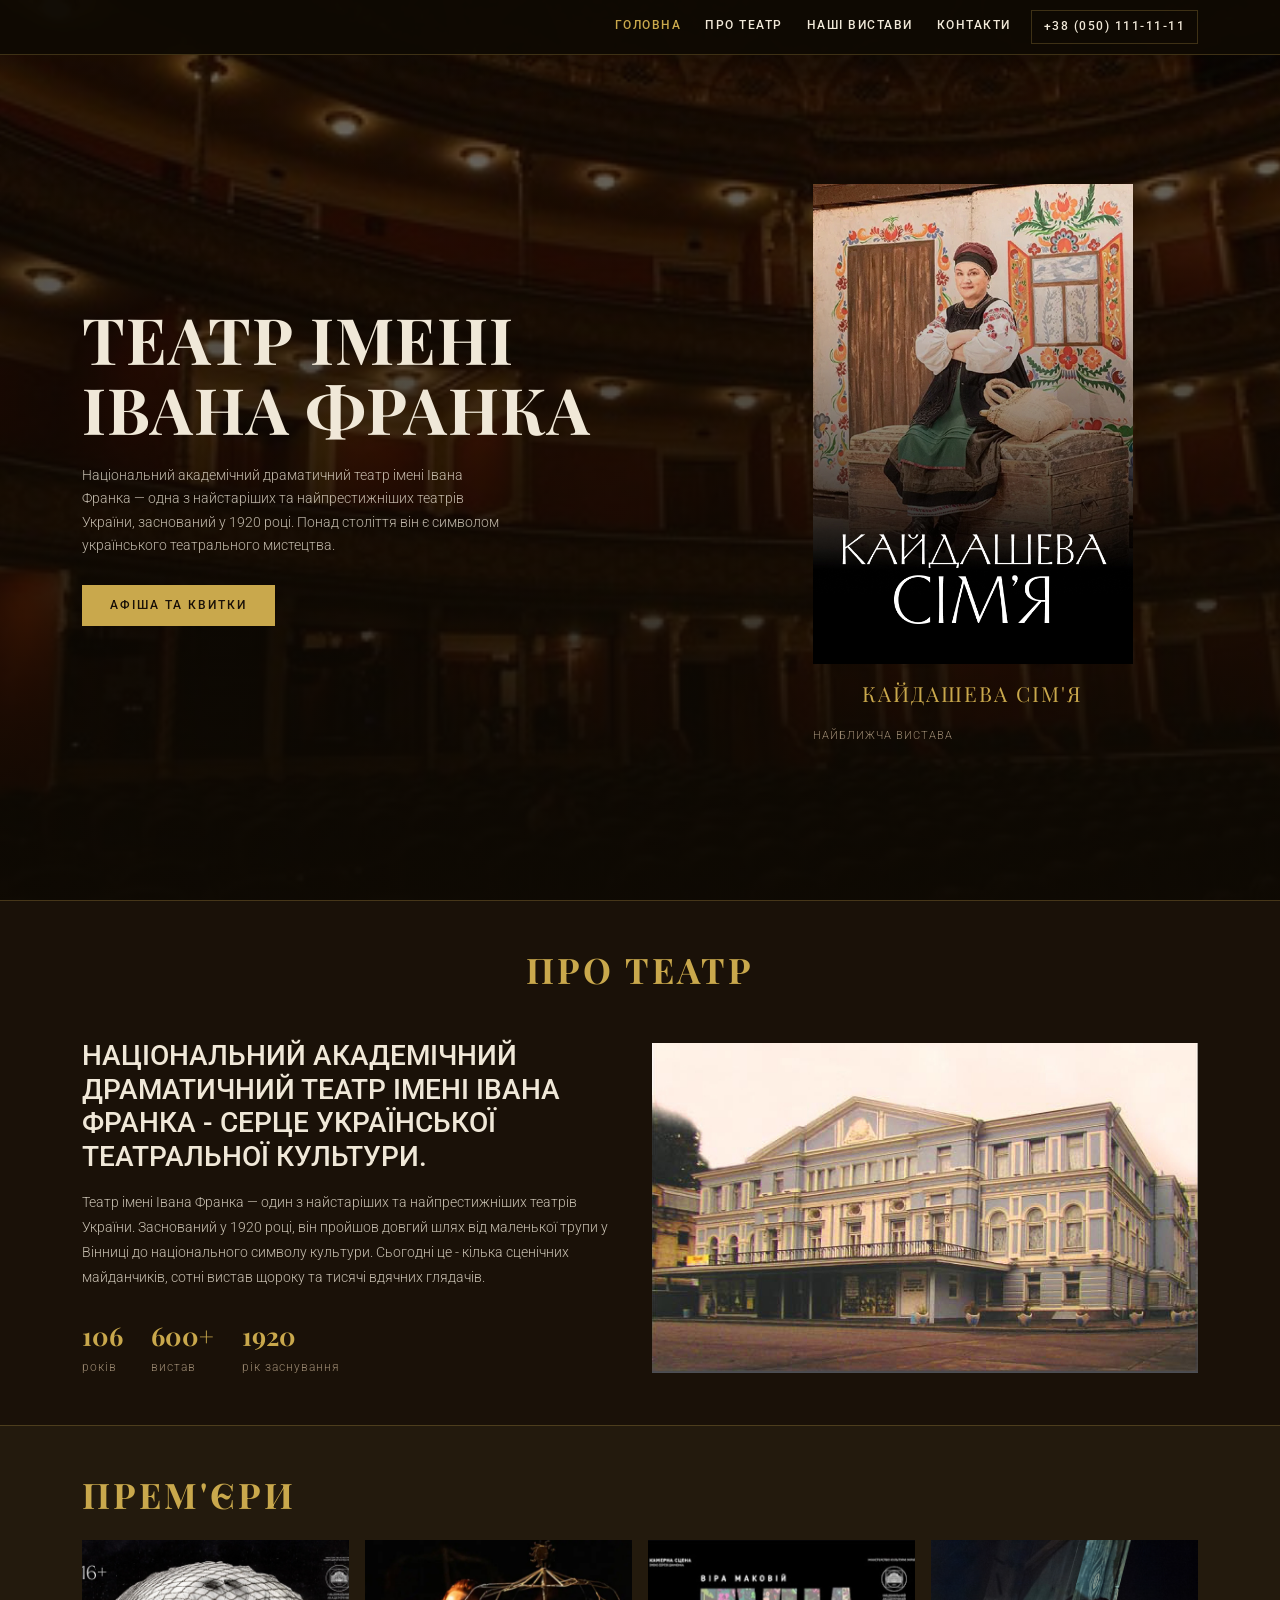
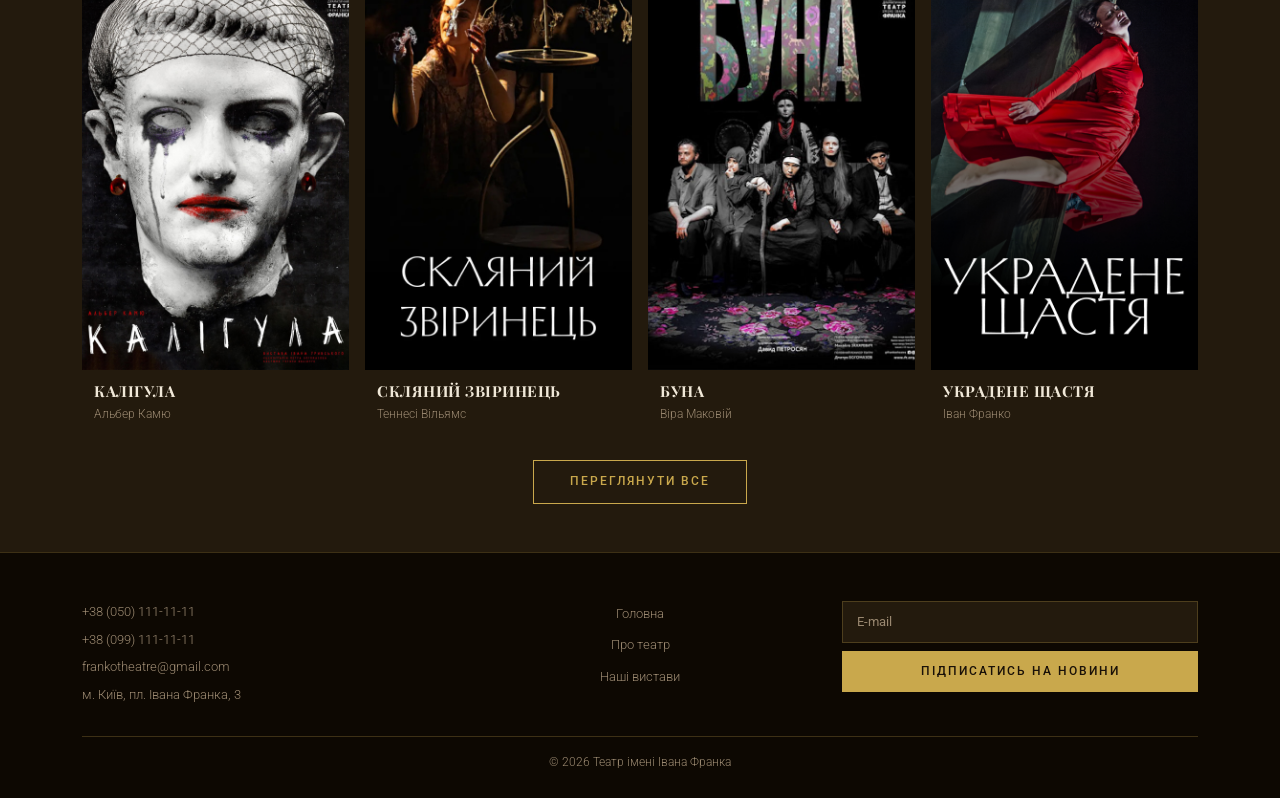
==== index.html @ f54d5e46 "Add files via upload" ====
<!DOCTYPE html>
<html lang="uk">

<head>
    <meta charset="UTF-8">
    <meta name="viewport" content="width=device-width, initial-scale=1.0">
    <meta name="description"
        content="Національний академічний драматичний театр імені Івана Франка - один з найстаріших театрів України, заснований у 1920 році.">
    <title>Театр імені Івана Франка - Головна</title>
    <link rel="icon" href="images/favicon.svg" type="image/svg+xml">
    <link href="https://cdn.jsdelivr.net/npm/bootstrap@5.3.0/dist/css/bootstrap.min.css" rel="stylesheet">
    <link
        href="https://fonts.googleapis.com/css2?family=Playfair+Display:wght@400;700&family=Roboto:wght@300;400;500&display=swap"
        rel="stylesheet">
    <link rel="stylesheet" href="css/style.css">
</head>

<body>

    <nav class="navbar navbar-expand-lg fixed-top" id="mainNav">
        <div class="container">
            <button class="navbar-toggler" type="button" data-bs-toggle="collapse" data-bs-target="#navMenu">
                <span class="navbar-toggler-icon"></span>
            </button>
            <div class="collapse navbar-collapse" id="navMenu">
                <ul class="navbar-nav ms-auto">
                    <li class="nav-item"><a class="nav-link active" href="index.html">ГОЛОВНА</a></li>
                    <li class="nav-item"><a class="nav-link" href="about.html">ПРО ТЕАТР</a></li>
                    <li class="nav-item"><a class="nav-link" href="afisha.html">НАШІ ВИСТАВИ</a></li>
                    <li class="nav-item"><a class="nav-link" href="contacts.html">КОНТАКТИ</a></li>
                    <li class="nav-item ms-2"><a class="nav-link nav-phone" href="tel:+380441111111">+38 (050)
                            111-11-11</a></li>
                </ul>
            </div>
        </div>
    </nav>

    <section class="hero">
        <img src="images/main_poster.jpg" alt="Театральна зала" class="page-hero-bg" onerror="this.style.opacity='0'">
        <div class="page-hero-overlay"></div>
        <div class="container">
            <div class="row align-items-center">
                <div class="col-lg-6">
                    <h1 class="hero-title">ТЕАТР ІМЕНІ<br>ІВАНА ФРАНКА</h1>
                    <p class="hero-desc">Національний академічний драматичний театр імені Івана Франка — одна з
                        найстаріших та найпрестижніших театрів України, заснований у 1920 році. Понад століття він є
                        символом українського театрального мистецтва.</p>
                    <a href="afisha.html" class="btn-gold">АФІША ТА КВИТКИ</a>
                </div>
                <div class="col-lg-5 offset-lg-1 d-none d-lg-block">
                    <div class="hero-poster">

                        <img src="images/kaydash.jpg" alt="Постер вистави Кайдашева сімя" class="img-fluid"
                            onerror="this.parentElement.classList.add('placeholder-box')">
                        <p class="poster-name">КАЙДАШЕВА СІМ'Я</p>
                        <div class="poster-nav">
                            <span>НАЙБЛИЖЧА ВИСТАВА</span>

                        </div>
                    </div>
                </div>
            </div>
        </div>
    </section>


    <section class="section-dark py-5">
        <div class="container">
            <h2 class="section-title text-center mb-5">ПРО ТЕАТР</h2>
            <div class="row g-4 align-items-center">
                <div class="col-lg-6">
                    <h3 class="about-lead">НАЦІОНАЛЬНИЙ АКАДЕМІЧНИЙ ДРАМАТИЧНИЙ ТЕАТР ІМЕНІ ІВАНА ФРАНКА - СЕРЦЕ
                        УКРАЇНСЬКОЇ ТЕАТРАЛЬНОЇ КУЛЬТУРИ. </h3>
                    <p class="body-text mt-3">Театр імені Івана Франка — один з найстаріших та найпрестижніших театрів
                        України. Заснований у 1920 році, він пройшов довгий шлях від маленької трупи у Вінниці до
                        національного символу культури. Сьогодні це - кілька сценічних майданчиків, сотні вистав щороку
                        та тисячі вдячних глядачів.</p>
                    <div class="stats-row mt-4">
                        <div class="stat">
                            <span class="stat-num">106</span>
                            <span class="stat-label">років</span>
                        </div>
                        <div class="stat">
                            <span class="stat-num">600+</span>
                            <span class="stat-label">вистав</span>
                        </div>
                        <div class="stat">
                            <span class="stat-num">1920</span>
                            <span class="stat-label">рік заснування</span>
                        </div>
                    </div>
                </div>
                <div class="col-lg-6">

                    <img src="images/theatreFranko.jpg" alt="Будівля театру" class="img-fluid about-img"
                        onerror="this.classList.add('placeholder-box'); this.alt='Фото: будівля'">
                </div>
            </div>
        </div>
    </section>

    <section class="section-darker py-5">
        <div class="container">
            <h2 class="section-title mb-4">ПРЕМ'ЄРИ</h2>
            <div class="row g-3">

                <div class="col-6 col-md-3">
                    <div class="show-card">

                        <img src="images/kaligula.jpg" alt="Постер вистави Калігула"
                            onerror="this.classList.add('placeholder-box')">
                        <div class="show-info">
                            <h3 class="show-title">КАЛІГУЛА</h3>
                            <p class="show-author">Альбер Камю</p>
                        </div>
                    </div>
                </div>

                <div class="col-6 col-md-3">
                    <div class="show-card">

                        <img src="images/sklvzir.jpg" alt="Постер вистави Скляний звіринець"
                            onerror="this.classList.add('placeholder-box')">
                        <div class="show-info">
                            <h3 class="show-title">СКЛЯНИЙ ЗВІРИНЕЦЬ</h3>
                            <p class="show-author">Теннесі Вільямс</p>
                        </div>
                    </div>
                </div>

                <div class="col-6 col-md-3">
                    <div class="show-card">

                        <img src="images/buna.jpg" alt="Постер вистави Буна"
                            onerror="this.classList.add('placeholder-box')">
                        <div class="show-info">
                            <h3 class="show-title">БУНА</h3>
                            <p class="show-author">Віра Маковій</p>
                        </div>
                    </div>
                </div>

                <div class="col-6 col-md-3">
                    <div class="show-card">

                        <img src="images/ukradenesh.jpg" alt="Постер вистави Украдене щастя"
                            onerror="this.classList.add('placeholder-box')">
                        <div class="show-info">
                            <h3 class="show-title">УКРАДЕНЕ ЩАСТЯ</h3>
                            <p class="show-author">Іван Франко</p>
                        </div>
                    </div>
                </div>

            </div>
            <div class="text-center mt-4">
                <a href="afisha.html" class="btn-gold-outline">ПЕРЕГЛЯНУТИ ВСЕ</a>
            </div>
        </div>
    </section>

    <footer class="site-footer" id="footer">
        <div class="container">
            <div class="row g-4">
                <div class="col-md-4">
                    <p>+38 (050) 111-11-11</p>
                    <p>+38 (099) 111-11-11</p>
                    <p>frankotheatre@gmail.com</p>
                    <p>м. Київ, пл. Івана Франка, 3</p>
                </div>
                <div class="col-md-4 text-center d-none d-md-block">
                    <ul class="footer-links">
                        <li><a href="index.html">Головна</a></li>
                        <li><a href="about.html">Про театр</a></li>
                        <li><a href="afisha.html">Наші вистави</a></li>
                    </ul>
                </div>
                <div class="col-md-4">
                    <form action="https://formspree.io/f/YOUR_CODE" method="POST">
                        <label for="emailIndex" class="visually-hidden">E-mail</label>
                        <input type="email" id="emailIndex" name="email" class="footer-input" placeholder="E-mail"
                            required>
                        <button type="submit" class="btn-gold w-100 mt-2">ПІДПИСАТИСЬ НА НОВИНИ</button>
                    </form>
                </div>
            </div>
            <p class="footer-copy">&copy; 2026 Театр імені Івана Франка</p>
        </div>
    </footer>

    <script src="https://cdn.jsdelivr.net/npm/bootstrap@5.3.0/dist/js/bootstrap.bundle.min.js"></script>
    <script src="js/main.js"></script>
</body>

</html>
---- css/style.css ----
:root {
  --gold: #c9a84c;
  --gold-light: #e8c97a;
  --dark1: #1a1108;
  --dark2: #231a0d;
  --dark3: #2e2010;
  --text: #f0e8d8;
  --text-muted: #9a8870;
  --border: rgba(201, 168, 76, 0.25);
}

* {
  box-sizing: border-box;
  margin: 0;
  padding: 0;
}
html {
  scroll-behavior: smooth;
}

body {
  background: var(--dark1);
  color: var(--text);
  font-family: "Roboto", sans-serif;
  font-weight: 300;
  font-size: 15px;
  line-height: 1.7;
  display: flex;
  flex-direction: column;
  min-height: 100vh;
}

.site-footer {
  margin-top: auto;
}

#mainNav {
  background: rgba(15, 10, 3, 0.96);
  border-bottom: 1px solid var(--border);
  padding: 10px 0;
}

#mainNav .nav-link {
  font-size: 0.72rem;
  letter-spacing: 1.5px;
  color: var(--text) !important;
  font-weight: 500;
  padding: 6px 12px;
  transition: color 0.2s;
}

#mainNav .nav-link:hover,
#mainNav .nav-link.active {
  color: var(--gold) !important;
}

.nav-phone {
  border: 1px solid var(--border);
  color: var(--gold) !important;
}

.navbar-toggler {
  border-color: var(--border);
}

.navbar-toggler-icon {
  background-image: url("data:image/svg+xml,%3csvg xmlns='http://www.w3.org/2000/svg' viewBox='0 0 30 30'%3e%3cpath stroke='rgba(201,168,76,0.8)' stroke-width='2' d='M4 7h22M4 15h22M4 23h22'/%3e%3c/svg%3e");
}

.btn-gold {
  display: inline-block;
  background: var(--gold);
  color: var(--dark1);
  border: none;
  font-size: 0.72rem;
  font-weight: 500;
  letter-spacing: 2px;
  padding: 11px 28px;
  text-decoration: none;
  cursor: pointer;
  transition: background 0.2s;
}
.btn-gold:hover {
  background: var(--gold-light);
  color: var(--dark1);
}

.btn-gold-outline {
  display: inline-block;
  background: transparent;
  color: var(--gold);
  border: 1px solid var(--gold);
  font-size: 0.72rem;
  font-weight: 500;
  letter-spacing: 2px;
  padding: 11px 36px;
  text-decoration: none;
  cursor: pointer;
  transition: background 0.2s, color 0.2s;
}
.btn-gold-outline:hover {
  background: var(--gold);
  color: var(--dark1);
}

.btn-gold-sm {
  display: block;
  background: var(--gold);
  color: var(--dark1);
  border: none;
  font-size: 0.65rem;
  font-weight: 500;
  letter-spacing: 1.5px;
  padding: 8px 10px;
  text-align: center;
  text-decoration: none;
  cursor: pointer;
  transition: background 0.2s;
  text-transform: uppercase;
}
.btn-gold-sm:hover {
  background: var(--gold-light);
  color: var(--dark1);
}

.hero {
  position: relative;
  min-height: 100vh;
  display: flex;
  align-items: center;
  background-color: var(--dark1);
  padding-top: 90px;
  padding-bottom: 60px;
  overflow: hidden;
}
.hero .container {
  position: relative;
  z-index: 2;
}

.hero-title {
  font-family: "Playfair Display", serif;
  font-size: clamp(2.2rem, 4.5vw, 4rem);
  font-weight: 700;
  line-height: 1.1;
  color: var(--text);
  margin-bottom: 20px;
  letter-spacing: 1px;
}

.hero-desc {
  font-size: 0.85rem;
  color: rgba(240, 232, 216, 0.78);
  max-width: 430px;
  margin-bottom: 28px;
}

.hero-poster {
  text-align: center;
}

.hero-poster img {
  max-width: 320px;
  width: 100%;
  display: block;
  margin: 0 auto;
}

.poster-name {
  font-family: "Playfair Display", serif;
  color: var(--gold);
  font-size: 1.3rem;
  letter-spacing: 2px;
  margin-top: 12px;
}

.poster-nav {
  display: flex;
  justify-content: space-between;
  max-width: 320px;
  margin: 6px auto 0;
  font-size: 0.68rem;
  color: var(--text-muted);
  letter-spacing: 1px;
}

.page-hero {
  position: relative;
  min-height: 370px;
  display: flex;
  align-items: flex-end;
  padding-top: 80px;
  overflow: hidden;
  background: var(--dark1);
}

.page-hero-bg {
  position: absolute;
  inset: 0;
  width: 100%;
  height: 100%;
  object-fit: cover;
  opacity: 0.95;
  object-position: 50% 20%;
}

.page-hero-overlay {
  position: absolute;
  inset: 0;
  background: linear-gradient(
    180deg,
    rgba(10, 6, 2, 0.55) 0%,
    rgba(15, 10, 3, 0.9) 100%
  );
}

.page-hero-content {
  position: relative;
  z-index: 2;
  padding-bottom: 36px;
  width: 100%;
}

.page-hero-title {
  font-family: "Playfair Display", serif;
  font-size: clamp(2.2rem, 4vw, 3rem);
  font-weight: 700;
  color: var(--gold);
  letter-spacing: 7px;
}

.page-hero-sub {
  font-size: 0.85rem;
  color: rgba(240, 232, 216, 0.75);
  max-width: 380px;
  margin-left: 0;
  margin-top: 8px;
}

.subnav {
  background: var(--dark2);
  border-bottom: 1px solid var(--border);
  overflow-x: auto;
}

.subnav-list {
  list-style: none;
  display: flex;
  padding: 0;
  margin: 0;
}

.subnav-link {
  display: block;
  padding: 14px 18px;
  font-size: 0.68rem;
  letter-spacing: 1.5px;
  color: var(--text-muted);
  text-decoration: none;
  font-weight: 500;
  border-bottom: 2px solid transparent;
  white-space: nowrap;
  transition: color 0.2s, border-color 0.2s;
}
.subnav-link:hover,
.subnav-link.active {
  color: var(--gold);
  border-bottom-color: var(--gold);
}

.section-dark {
  background: var(--dark1);
  border-top: 1px solid var(--border);
}
.section-darker {
  background: var(--dark2);
  border-top: 1px solid var(--border);
}

.section-title {
  font-family: "Playfair Display", serif;
  font-size: clamp(1.5rem, 3vw, 2.2rem);
  font-weight: 700;
  color: var(--gold);
  letter-spacing: 3px;
}

.body-text {
  font-size: 0.85rem;
  color: rgba(240, 232, 216, 0.8);
  line-height: 1.85;
}

.stats-row {
  display: flex;
  gap: 28px;
  flex-wrap: wrap;
  margin-top: 20px;
}
.stat {
  display: flex;
  flex-direction: column;
}
.stat-num {
  font-family: "Playfair Display", serif;
  font-size: 1.6rem;
  color: var(--gold);
  font-weight: 700;
}
.stat-label {
  font-size: 0.72rem;
  color: var(--text-muted);
  letter-spacing: 1px;
}

.about-img {
  width: 100%;
  max-height: 380px;
  object-fit: cover;
}

.history-img {
  width: 100%;
  max-height: 320px;
  object-fit: cover;
}

.photo-caption {
  font-size: 0.72rem;
  color: var(--text-muted);
  font-style: italic;
  text-align: center;
  margin-top: 8px;
}

.show-card {
  background: var(--dark2);
  overflow: hidden;
  cursor: pointer;
  transition: transform 0.2s;
}
.show-card:hover {
  transform: translateY(-4px);
}

.show-card img {
  width: 100%;
  height: 430px;
  object-fit: cover;
  display: block;
}

.show-info {
  padding: 12px;
}

.show-title {
  font-family: "Playfair Display", serif;
  font-size: 0.95rem;
  font-weight: 700;
  color: var(--text);
  margin: 0;
  letter-spacing: 0.5px;
}

.show-author {
  font-size: 0.72rem;
  color: var(--text-muted);
  margin: 4px 0 0;
}

.filter-bar {
  background: var(--dark2);
  border-top: 1px solid var(--border);
  padding: 16px 0;
}

.filter-input {
  background: var(--dark1);
  border: 1px solid var(--border);
  color: var(--text);
  font-size: 0.8rem;
  padding: 9px 14px;
  flex: 1;
  max-width: 320px;
  outline: none;
}
.filter-input::placeholder {
  color: var(--text-muted);
}
.filter-input:focus {
  border-color: var(--gold);
}

.afisha-card {
  background: var(--dark2);
  transition: transform 0.2s;
}
.afisha-card:hover {
  transform: translateY(-4px);
}

.afisha-poster {
  width: 100%;
  height: 385px;
  object-fit: cover;
  display: block;
}

.afisha-info {
  padding: 10px 10px 12px;
}

.show-date-badge {
  font-size: 0.68rem;
  color: var(--text-muted);
  letter-spacing: 1px;
  display: block;
  margin-bottom: 4px;
}

.afisha-title {
  font-family: "Playfair Display", serif;
  font-size: 0.88rem;
  font-weight: 700;
  color: var(--text);
  margin: 0 0 2px;
  letter-spacing: 0.5px;
}

.afisha-author {
  font-size: 0.68rem;
  color: var(--text-muted);
  margin: 0 0 4px;
}

.afisha-price {
  font-size: 0.78rem;
  color: var(--gold);
  font-weight: 500;
  margin: 0 0 8px;
}

.timeline {
  padding-left: 28px;
  position: relative;
}
.timeline::before {
  content: "";
  position: absolute;
  left: 8px;
  top: 0;
  bottom: 0;
  width: 1px;
  background: var(--border);
}

.tl-item {
  position: relative;
  margin-bottom: 24px;
}

.tl-dot {
  position: absolute;
  left: -24px;
  top: 4px;
  color: var(--gold);
  font-size: 0.85rem;
}

.tl-year {
  font-family: "Playfair Display", serif;
  font-size: 1.05rem;
  color: var(--gold);
  font-weight: 700;
  margin-bottom: 4px;
}

.tl-body p {
  font-size: 0.83rem;
  color: rgba(240, 232, 216, 0.8);
  margin: 0;
}

.placeholder-box {
  width: 100% !important;
  min-height: 260px !important;
  background: rgba(201, 168, 76, 0.06) !important;
  border: 2px dashed var(--border) !important;
  display: flex !important;
  align-items: center;
  justify-content: center;
  color: var(--text-muted);
  font-size: 0.8rem;
  text-align: center;
}

.site-footer {
  background: #0d0802;
  border-top: 1px solid var(--border);
  padding: 48px 0 20px;
}

.site-footer p {
  font-size: 0.8rem;
  color: var(--text-muted);
  margin-bottom: 6px;
}

.footer-links {
  list-style: none;
  padding: 0;
}
.footer-links li {
  margin-bottom: 6px;
}
.footer-links a {
  font-size: 0.8rem;
  color: var(--text-muted);
  text-decoration: none;
  transition: color 0.2s;
}
.footer-links a:hover {
  color: var(--gold);
}

.footer-input {
  width: 100%;
  background: var(--dark2);
  border: 1px solid var(--border);
  color: var(--text);
  font-size: 0.8rem;
  padding: 9px 14px;
  outline: none;
}
.footer-input::placeholder {
  color: var(--text-muted);
}
.footer-input:focus {
  border-color: var(--gold);
}

.footer-copy {
  border-top: 1px solid var(--border);
  padding-top: 16px;
  margin-top: 24px;
  text-align: center;
  font-size: 0.72rem !important;
  color: var(--text-muted) !important;
}

@media (min-width: 992px) {
  .hero-title {
    font-size: 3.4rem;
  }
}
@media (min-width: 1200px) {
  .hero-title {
    font-size: 4rem;
  }
}
@media (max-width: 767px) {
  .page-hero {
    min-height: 260px;
  }
  .afisha-poster {
    height: 200px;
  }
  .show-card img {
    height: 220px;
  }
}

.history-img-pair {
  width: 100%;
  height: 280px;
  object-fit: cover;
  display: block;
}

@media (max-width: 767px) {
  .history-img-pair {
    height: 220px;
  }
}

.timeline-img {
  width: 270px;
  height: 450px;
  object-fit: cover;
}

@media (max-width: 991px) {
  .timeline-img {
    height: 300px;
    margin-bottom: 32px;
  }
}

.contacts-hero {
  position: relative;
  min-height: 320px;
  max-height: 420px;
  display: flex;
  align-items: center;
  overflow: hidden;
  background: var(--dark1);
  padding-top: 70px;
  padding-bottom: 40px;
}

.contacts-hero-bg {
  opacity: 0.35;
  object-position: center center;
}

.contacts-hero-content {
  position: relative;
  z-index: 2;
  width: 100%;
}

.contacts-title {
  font-family: "Playfair Display", serif;
  font-size: clamp(2rem, 4vw, 3.2rem);
  font-weight: 700;
  color: var(--text);
  letter-spacing: 3px;
  margin-bottom: 8px;
}

.contacts-subtitle {
  font-size: 0.75rem;
  font-weight: 500;
  color: var(--gold);
  letter-spacing: 2px;
  margin-bottom: 6px;
}

.contacts-address {
  font-size: 0.8rem;
  color: var(--text-muted);
  margin: 0;
}

.contacts-list {
  list-style: none;
  padding: 0;
  margin: 0;
}

.contacts-list li {
  font-size: 0.75rem;
  margin-bottom: 4px;
  line-height: 1.5;
}

.contacts-list a {
  color: var(--text);
  text-decoration: none;
  transition: color 0.2s;
}

.contacts-list a:hover {
  color: var(--gold);
}

.contacts-label {
  color: var(--text-muted);
  font-size: 0.68rem;
  letter-spacing: 0.5px;
  display: block;
  margin-top: 4px;
}

.contacts-hours {
  font-size: 0.68rem;
  color: var(--text-muted);
}

.map-section {
  background: var(--dark2);
  padding: 32px 0;
  border-top: 1px solid var(--border);
}

.map-wrap {
  border: 1px solid var(--border);
  overflow: hidden;
}

.map-wrap iframe {
  display: block;
}

.contact-form-section {
  background: var(--dark1);
  border-top: 1px solid var(--border);
}

.contact-form {
  max-width: 720px;
  margin: 0 auto;
}

.contact-input {
  width: 100%;
  background: var(--dark2);
  border: 1px solid var(--border);
  color: var(--text);
  font-size: 0.8rem;
  padding: 10px 14px;
  outline: none;
  font-family: "Roboto", sans-serif;
  transition: border-color 0.2s;
}

.contact-input::placeholder {
  color: var(--text-muted);
}
.contact-input:focus {
  border-color: var(--gold);
}

.contact-textarea {
  height: 80px;
  resize: none;
}
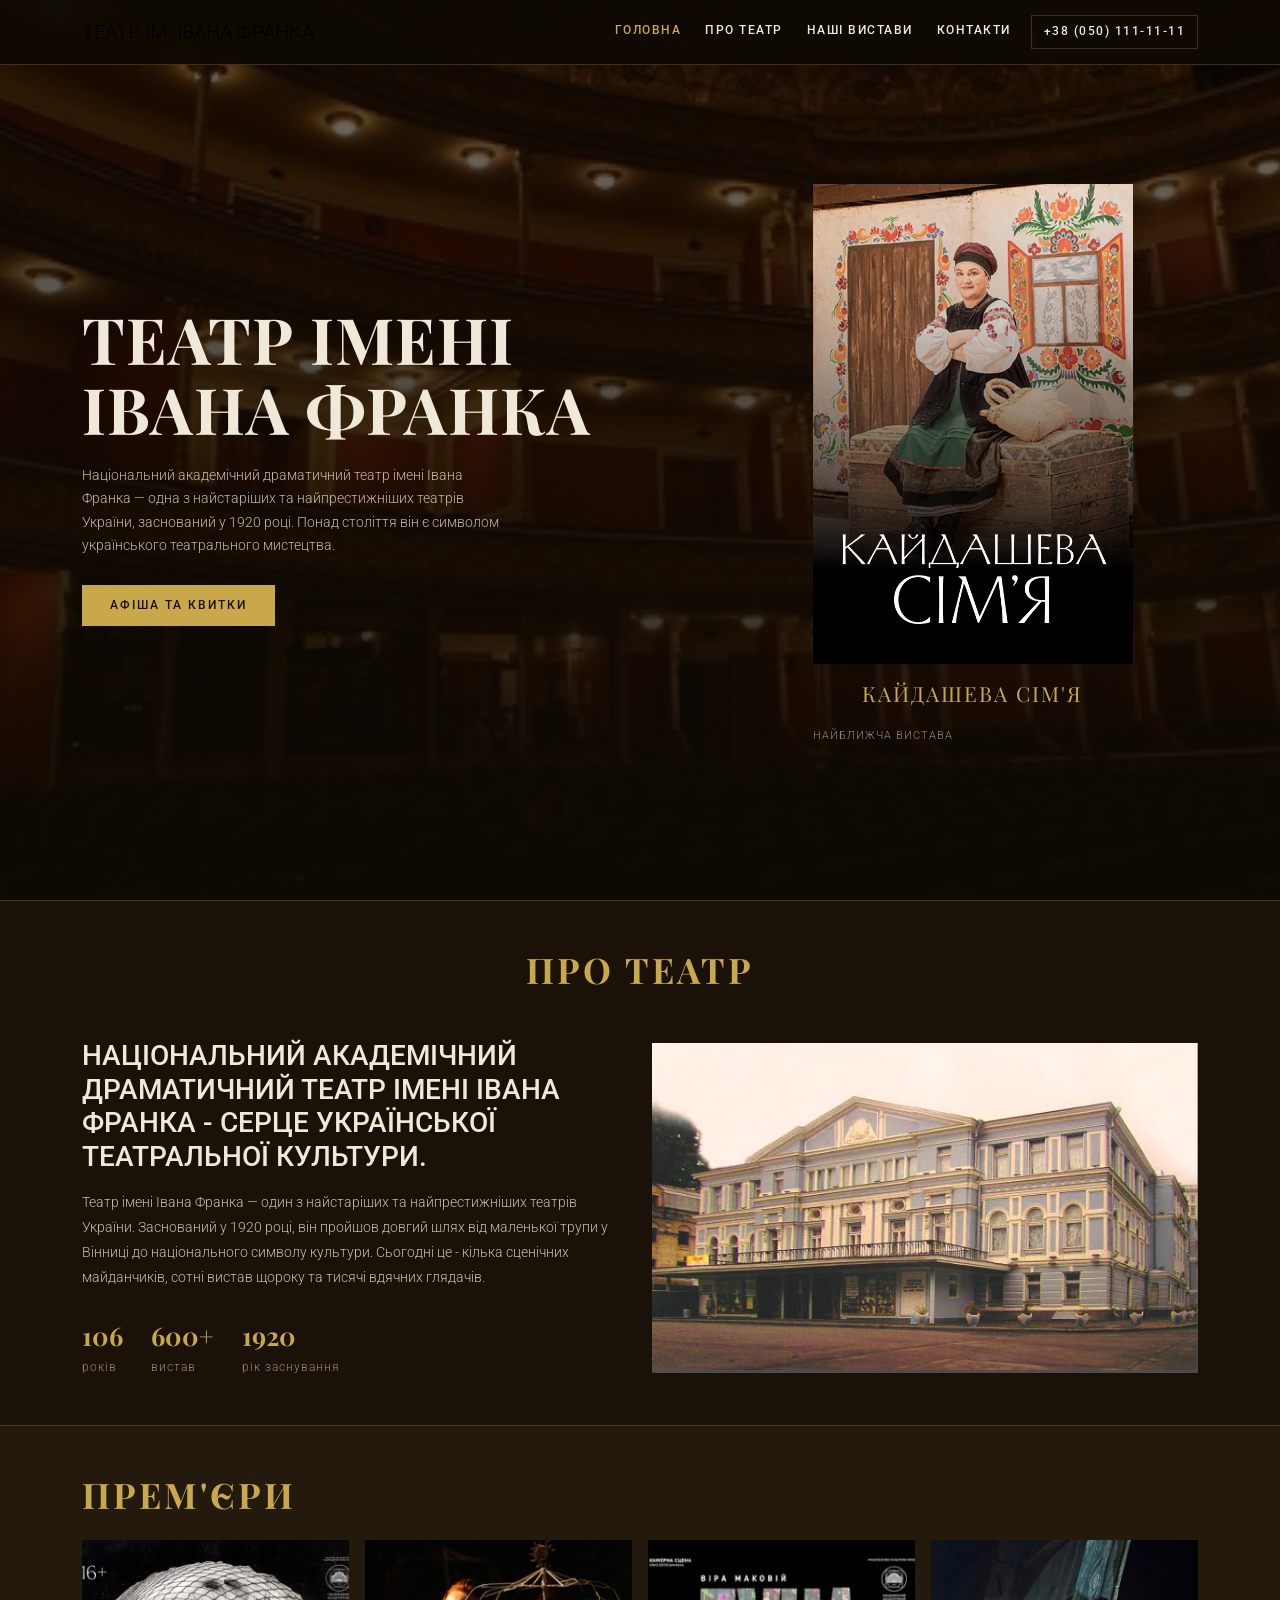
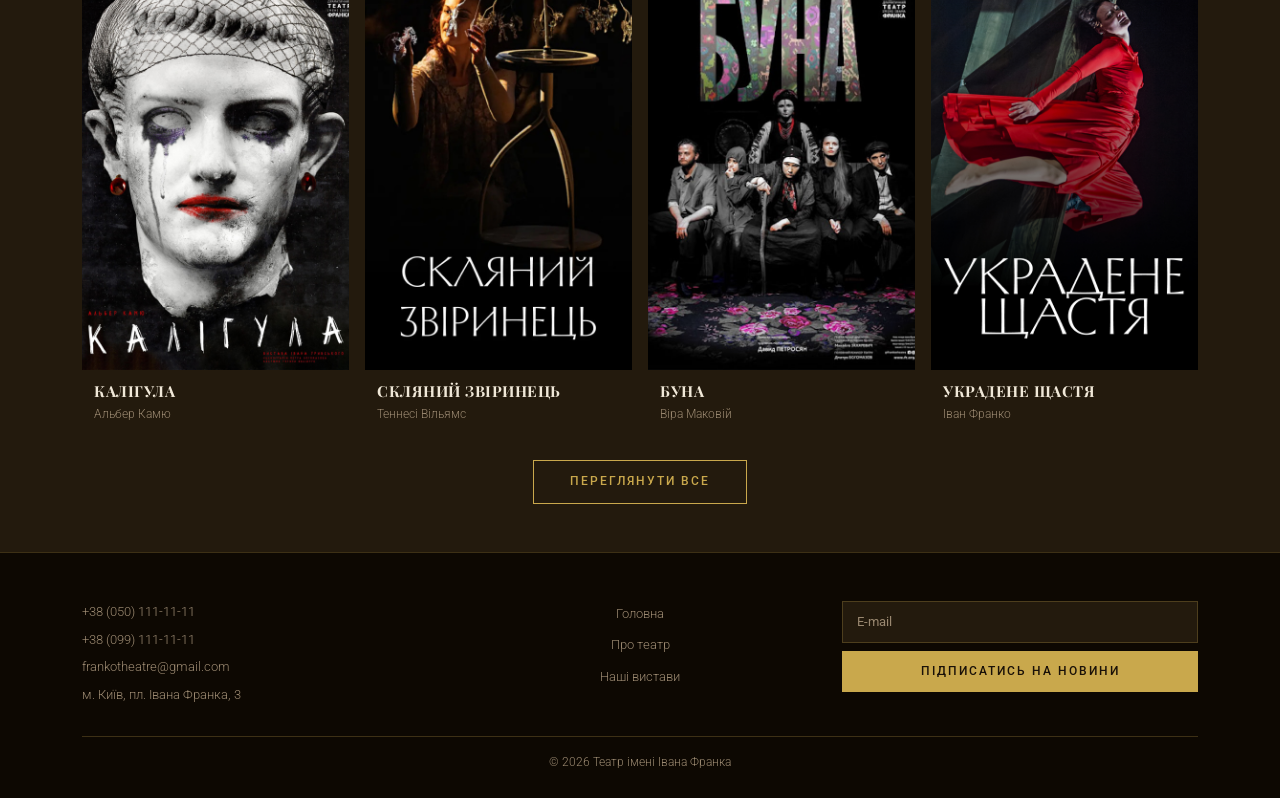
==== commit 30361ac3: "Update index.html" ====
--- a/index.html
+++ b/index.html
@@ -19,6 +19,7 @@
 
     <nav class="navbar navbar-expand-lg fixed-top" id="mainNav">
         <div class="container">
+            <a class="navbar-brand" href="index.html">ТЕАТР ІМ. ІВАНА ФРАНКА</a>
             <button class="navbar-toggler" type="button" data-bs-toggle="collapse" data-bs-target="#navMenu">
                 <span class="navbar-toggler-icon"></span>
             </button>
@@ -163,8 +164,8 @@
         <div class="container">
             <div class="row g-4">
                 <div class="col-md-4">
-                    <p>+38 (050) 111-11-11</p>
-                    <p>+38 (099) 111-11-11</p>
+                    <p><a href="tel:+380501111111" style="color:var(--text-muted); text-decoration:none;">+38 (050) 111-11-11</a></p>
+<p><a href="tel:+380991111111" style="color:var(--text-muted); text-decoration:none;">+38 (099) 111-11-11</a></p>
                     <p>frankotheatre@gmail.com</p>
                     <p>м. Київ, пл. Івана Франка, 3</p>
                 </div>
@@ -179,7 +180,7 @@
                     <form action="https://formspree.io/f/YOUR_CODE" method="POST">
                         <label for="emailIndex" class="visually-hidden">E-mail</label>
                         <input type="email" id="emailIndex" name="email" class="footer-input" placeholder="E-mail"
-                            required>
+                            autocomplete="email" required>
                         <button type="submit" class="btn-gold w-100 mt-2">ПІДПИСАТИСЬ НА НОВИНИ</button>
                     </form>
                 </div>
@@ -192,4 +193,4 @@
     <script src="js/main.js"></script>
 </body>
 
-</html>+</html>
--- a/css/style.css
+++ b/css/style.css
@@ -726,3 +726,121 @@
   height: 80px;
   resize: none;
 }
+
+@media (max-width: 575px) {
+  
+  .btn-gold,
+  .btn-gold-outline,
+  .btn-gold-sm {
+    padding: 13px 20px;
+    font-size: 0.75rem;
+    min-height: 44px;
+  }
+
+
+  #mainNav .nav-link {
+    padding: 12px 16px;
+    font-size: 0.85rem;
+  }
+
+
+  .hero {
+    min-height: auto;
+    padding-top: 80px;
+    padding-bottom: 40px;
+  }
+
+  .hero-title {
+    font-size: 2rem;
+  }
+
+  .hero-desc {
+    font-size: 0.85rem;
+  }
+
+ 
+  .show-card img {
+    height: 280px;
+  }
+
+  .afisha-poster {
+    height: 240px;
+  }
+
+
+  .btn-gold-sm {
+    padding: 12px 10px;
+    font-size: 0.72rem;
+  }
+
+
+  .contacts-hero {
+    min-height: auto;
+    padding-top: 80px;
+    padding-bottom: 24px;
+  }
+
+  .contacts-title {
+    font-size: 2rem;
+  }
+
+
+  .contacts-hero .col-lg-4,
+  .contacts-hero .col-lg-3 {
+    margin-bottom: 16px;
+  }
+
+
+  .footer-input {
+    font-size: 16px; 
+  }
+
+
+  .filter-input {
+    font-size: 16px; 
+    max-width: 100%;
+  }
+
+
+  .timeline-img {
+    width: 100%;
+    height: 220px;
+  }
+
+
+  .subnav-link {
+    padding: 12px 12px;
+    font-size: 0.65rem;
+  }
+
+
+  .stats-row {
+    gap: 16px;
+  }
+}
+
+
+@media (min-width: 576px) and (max-width: 767px) {
+  .hero-title {
+    font-size: 2.4rem;
+  }
+
+  .show-card img {
+    height: 300px;
+  }
+
+  .afisha-poster {
+    height: 260px;
+  }
+
+  .timeline-img {
+    width: 100%;
+    height: 260px;
+  }
+}
+
+html,
+body {
+  overflow-x: hidden;
+  max-width: 100%;
+}
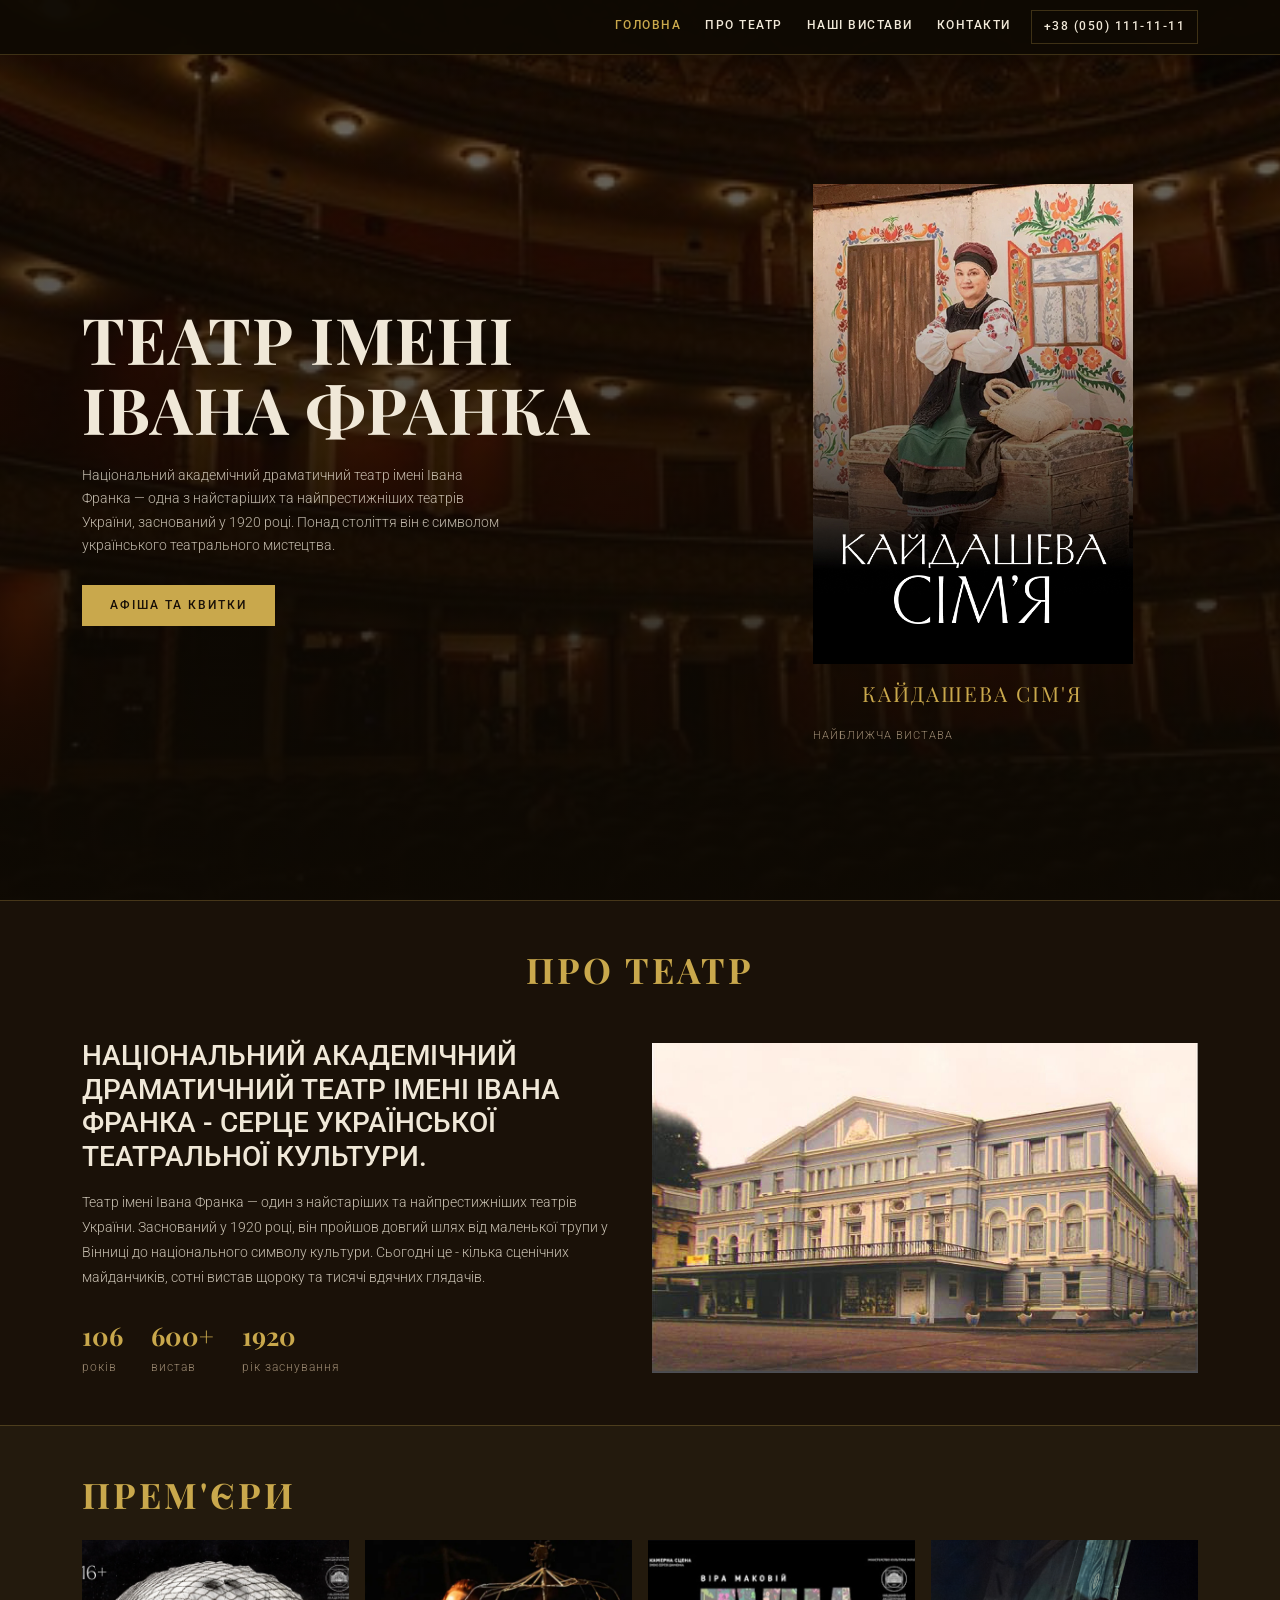
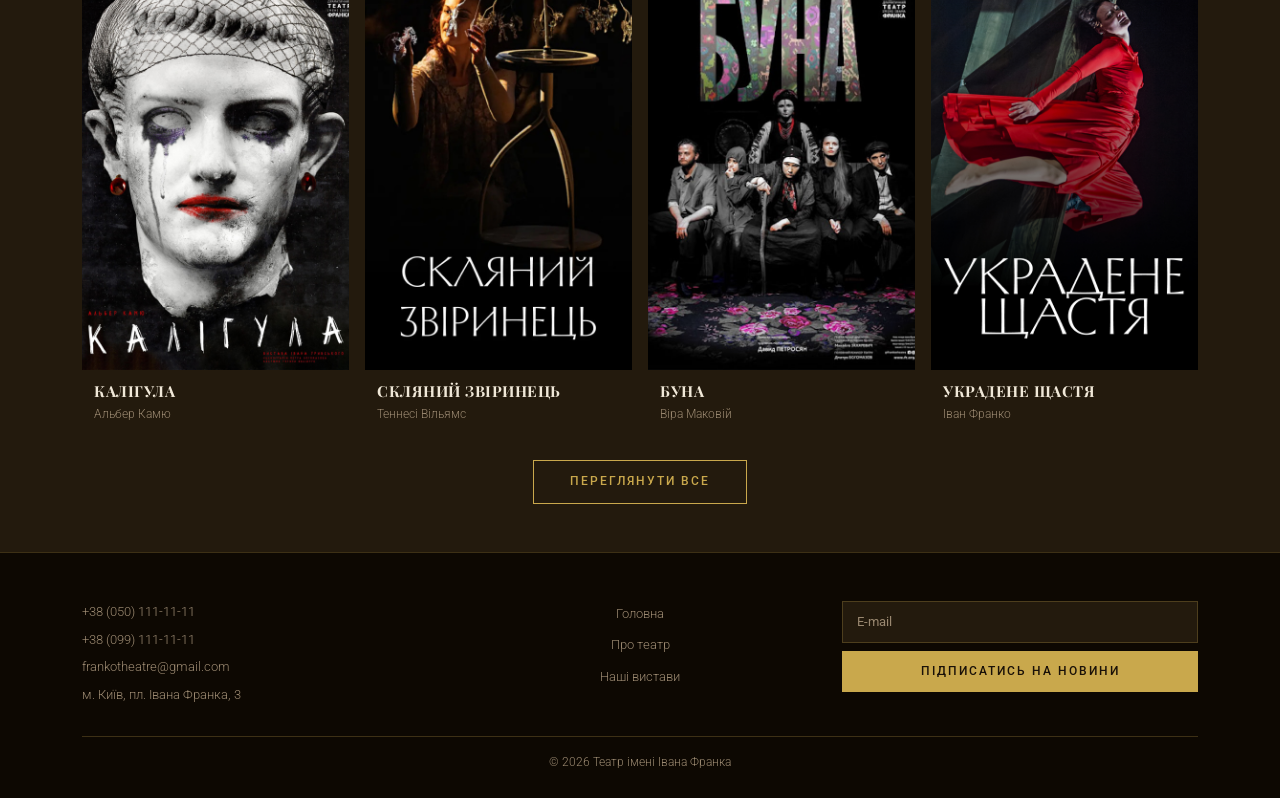
==== commit d43177d6: "Update index.html" ====
--- a/index.html
+++ b/index.html
@@ -19,7 +19,7 @@
 
     <nav class="navbar navbar-expand-lg fixed-top" id="mainNav">
         <div class="container">
-            <a class="navbar-brand" href="index.html">ТЕАТР ІМ. ІВАНА ФРАНКА</a>
+            
             <button class="navbar-toggler" type="button" data-bs-toggle="collapse" data-bs-target="#navMenu">
                 <span class="navbar-toggler-icon"></span>
             </button>
